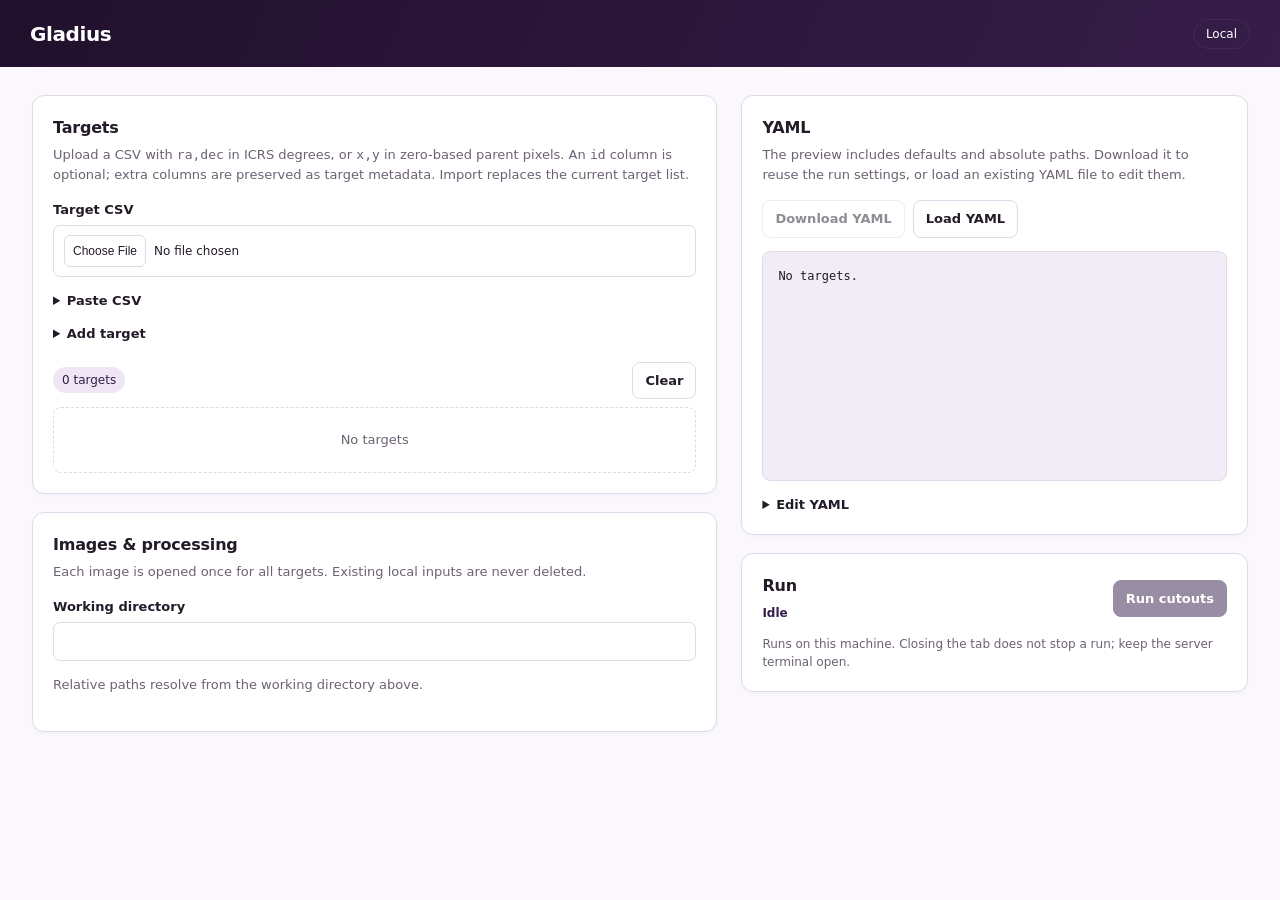
==== src/gladius_roman/web_assets/index.html @ c88bedc7 "Rename project to Gladius across package, CLI, GUI, and documentation" ====
<!doctype html>
<html lang="en">
  <head>
    <meta charset="utf-8" />
    <meta name="viewport" content="width=device-width, initial-scale=1" />
    <title>Gladius</title>
    <style>
      :root {
        --ink: #241b29;
        --muted: #6d6173;
        --line: #e1d8e9;
        --paper: #faf7fd;
        --accent: #361d49;
        --gold: #a859e4;
        --white: #fff;
        --danger: #a32e3a;
      }
      * {
        box-sizing: border-box;
      }
      body {
        margin: 0;
        font:
          13px/1.5 Manrope,
          Inter,
          system-ui,
          sans-serif;
        background: var(--paper);
        color: var(--ink);
      }
      button,
      input,
      select,
      textarea {
        font: inherit;
      }
      button {
        cursor: pointer;
        border: 1px solid var(--line);
        border-radius: 8px;
        background: white;
        color: var(--ink);
        padding: 8px 12px;
        min-height: 36px;
        font-weight: 600;
      }
      button:hover {
        border-color: var(--accent);
      }
      button:disabled {
        opacity: 0.5;
        cursor: default;
      }
      .primary {
        background: var(--accent);
        color: white;
        border-color: var(--accent);
      }
      header {
        background: #21102c;
        color: #fff;
        min-height: 67px;
        padding: 14px max(30px, calc((100vw - 1420px) / 2));
        background: linear-gradient(115deg, #21102c, #361d49);
        display: flex;
        justify-content: space-between;
        gap: 20px;
        align-items: center;
      }
      .brand {
        font-size: 20px;
        font-weight: 650;
        letter-spacing: -0.4px;
      }
      .pill {
        border: 1px solid #482757;
        border-radius: 99px;
        padding: 5px 12px;
        font-size: 12px;
        white-space: nowrap;
      }
      .layout {
        max-width: 1470px;
        margin: auto;
        padding: 28px 32px;
        display: grid;
        grid-template-columns: minmax(0, 1.15fr) minmax(350px, 0.85fr);
        gap: 24px;
      }
      .card {
        background: #fff;
        border: 1px solid var(--line);
        border-radius: 12px;
        padding: 20px;
        margin-bottom: 18px;
        box-shadow: 0 2px 4px #361d4907;
      }
      h1,
      h2,
      h3,
      p {
        margin-top: 0;
      }
      h2 {
        font-size: 16px;
        margin-bottom: 5px;
        letter-spacing: -0.2px;
      }
      h3 {
        font-size: 15px;
      }
      a {
        color: var(--accent);
        text-underline-offset: 3px;
      }
      a:hover {
        color: var(--gold);
      }
      .muted,
      small {
        color: var(--muted);
      }
      .muted {
        font-size: 13px;
        margin-bottom: 16px;
      }
      .toolbar {
        display: flex;
        gap: 8px;
        align-items: center;
        flex-wrap: wrap;
      }
      .field {
        display: flex;
        flex-direction: column;
        gap: 5px;
        margin: 14px 0;
      }
      .field > span,
      .label {
        font-size: 13px;
        font-weight: 600;
      }
      .field input,
      .field select,
      .field textarea,
      input[type="text"],
      input[type="number"],
      select,
      textarea {
        width: 100%;
        border: 1px solid #e1d8e9;
        border-radius: 7px;
        background: #fff;
        padding: 9px 10px;
        color: var(--ink);
      }
      input:focus,
      select:focus,
      textarea:focus {
        outline: 2px solid #a859e4;
        outline-offset: 2px;
      }
      .grid {
        display: grid;
        grid-template-columns: 1fr 1fr;
        gap: 0 16px;
      }
      .check {
        display: flex;
        gap: 9px;
        align-items: center;
        margin: 13px 0;
        font-size: 13px;
      }
      .check input {
        width: 17px;
        height: 17px;
        accent-color: var(--accent);
      }
      .checks {
        display: flex;
        gap: 12px;
        flex-wrap: wrap;
      }
      .checks .check {
        margin: 4px 0;
      }
      .detectors {
        display: grid;
        grid-template-columns: repeat(6, 1fr);
        gap: 5px;
      }
      .detectors label {
        font-size: 12px;
      }
      .count {
        font-size: 12px;
        color: var(--accent);
        background: #eee6f5;
        border-radius: 99px;
        padding: 4px 9px;
      }
      .target-head {
        display: flex;
        align-items: center;
        justify-content: space-between;
        margin: 18px 0 8px;
      }
      .table-wrap {
        overflow: auto;
        max-height: 270px;
      }
      table {
        border-collapse: collapse;
        width: 100%;
        font-size: 12px;
      }
      td,
      th {
        background: #f1ecf6;
        font-size: 11px;
        padding: 11px 14px;
        border-bottom: 1px solid var(--line);
        text-align: left;
      }
      th {
        background: #f1ecf6;
        font-size: 11px;
        color: var(--muted);
        font-weight: 500;
      }
      td button {
        padding: 2px 7px;
        font-size: 12px;
      }
      .empty {
        border: 1px dashed #e1d8e9;
        border-radius: 8px;
        padding: 22px;
        text-align: center;
        color: var(--muted);
        font-size: 13px;
      }
      details {
        margin-top: 14px;
      }
      summary {
        cursor: pointer;
        font-weight: 600;
        font-size: 13px;
      }
      details > div {
        margin-top: 10px;
      }
      .sticky {
        position: sticky;
        top: 18px;
        align-self: start;
      }
      .code {
        font:
          12px/1.6 ui-monospace,
          SFMono-Regular,
          monospace;
        white-space: pre;
        overflow: auto;
        background: #f1ecf6;
        border: 1px solid var(--line);
        border-radius: 8px;
        padding: 15px;
        height: 355px;
        margin: 13px 0;
      }
      .sticky .code {
        height: 230px;
      }
      .editor {
        height: 340px;
        resize: vertical;
        font:
          12px/1.6 ui-monospace,
          monospace;
      }
      .error {
        white-space: pre-wrap;
        color: var(--danger);
        background: #fff0f1;
        border: 1px solid #edc7cc;
        padding: 12px;
        border-radius: 8px;
        font-size: 13px;
        margin-top: 12px;
      }
      .success {
        color: var(--accent);
        font-size: 13px;
      }
      .hidden {
        display: none !important;
      }
      .logs:empty,
      .caption:empty {
        display: none;
      }
      .logs {
        background: #21102c;
        color: #f7f0fc;
        font:
          12px/1.7 ui-monospace,
          monospace;
        white-space: pre-wrap;
        overflow: auto;
        max-height: 230px;
        min-height: 90px;
        padding: 14px;
        border-radius: 8px;
      }
      .runline {
        display: flex;
        justify-content: space-between;
        align-items: center;
        gap: 14px;
      }
      .state {
        font-size: 12px;
        font-weight: 650;
        color: var(--accent);
      }
      .caption {
        margin: 12px 0 0;
        font-size: 12px;
        color: var(--muted);
        overflow-wrap: anywhere;
      }
      .section {
        border-top: 1px solid var(--line);
        padding-top: 15px;
        margin-top: 17px;
      }
      .file-button {
        position: relative;
        display: inline-flex;
        align-items: center;
        min-height: 36px;
        padding: 8px 12px;
        border: 1px solid var(--line);
        border-radius: 8px;
        font-weight: 600;
        cursor: pointer;
      }
      .file-button:focus-within {
        outline: 2px solid var(--gold);
        outline-offset: 2px;
      }
      .file-button .file-hidden {
        position: absolute;
        inset: 0;
        opacity: 0;
        width: 100%;
        cursor: pointer;
      }
      .spaced {
        margin-top: 14px;
      }
      input[type="file"] {
        max-width: 100%;
        font-size: 12px;
      }
      input[type="file"]::file-selector-button {
        padding: 8px;
        border: 1px solid var(--line);
        border-radius: 6px;
        background: #fff;
        color: var(--ink);
        margin-right: 8px;
      }
      @media (max-width: 900px) {
        .layout {
          grid-template-columns: 1fr;
        }
        .sticky {
          position: static;
        }
        header {
          padding: 20px;
        }
        .layout {
          padding: 16px;
        }
        .code {
          height: 280px;
        }
      }
      @media (max-width: 480px) {
        .grid {
          grid-template-columns: 1fr;
        }
        header .pill {
          display: none;
        }
        .card {
          padding: 17px;
        }
        .detectors {
          grid-template-columns: repeat(4, 1fr);
        }
      }
    </style>
  </head>
  <body>
    <header>
      <div>
        <div class="brand">Gladius</div>
      </div>
      <div class="pill">Local</div>
    </header>
    <main class="layout">
      <div>
        <section class="card">
          <h2>Targets</h2>
          <p class="muted">
            Upload a CSV with <code>ra,dec</code> in ICRS degrees, or
            <code>x,y</code> in zero-based parent pixels. An
            <code>id</code> column is optional; extra columns are preserved as
            target metadata. Import replaces the current target list.
          </p>
          <label class="field"
            ><span>Target CSV</span
            ><input
              id="csvUpload"
              type="file"
              accept=".csv,text/csv"
              aria-label="Upload targets CSV"
              title="Columns: id (optional), ra/dec in ICRS degrees or x/y in parent pixels. Extra columns are preserved as metadata. Import replaces the list."
          /></label>
          <details>
            <summary>Paste CSV</summary>
            <div>
              <textarea
                id="csvText"
                rows="4"
                placeholder="id,ra,dec&#10;event-01,270.0,-29.0"
                aria-label="Target CSV text"
              ></textarea
              ><button id="importCsv" class="spaced">Import</button>
            </div>
          </details>
          <details>
            <summary>Add target</summary>
            <div>
              <div class="grid">
                <label class="field"
                  ><span>Target ID</span
                  ><input
                    id="targetId"
                    type="text"
                    placeholder="event-01" /></label
                ><label class="field"
                  ><span>Coordinates</span
                  ><select id="coordinateMode">
                    <option value="sky">RA / Dec · ICRS degrees</option>
                    <option value="pixel">x / y · Parent pixels</option>
                  </select></label
                ><label class="field"
                  ><span id="coordALabel">RA (degrees)</span
                  ><input id="coordA" type="number" step="any" /></label
                ><label class="field"
                  ><span id="coordBLabel">Dec (degrees)</span
                  ><input id="coordB" type="number" step="any"
                /></label>
              </div>
              <button id="addTarget">Add</button>
            </div>
          </details>
          <div class="target-head">
            <span id="targetCount" class="count">0 targets</span
            ><button id="clearTargets">Clear</button>
          </div>
          <div id="targetTable" class="empty">No targets</div>
          <div id="targetError" class="error hidden" role="alert"></div>
        </section>
        <section class="card">
          <h2>Images &amp; processing</h2>
          <p class="muted">
            Each image is opened once for all targets. Existing local inputs are
            never deleted.
          </p>
          <label class="field"
            ><span>Working directory</span
            ><input
              id="baseDirectory"
              type="text"
              title="Resolve relative paths from this directory"
          /></label>
          <p class="muted">
            Relative paths resolve from the working directory above.
          </p>
          <div id="settings"></div>
        </section>
      </div>
      <aside class="sticky">
        <section class="card">
          <div class="runline">
            <h2>YAML</h2>
            <span id="validationState" class="state"></span>
          </div>
          <p class="muted">
            The preview includes defaults and absolute paths. Download it to
            reuse the run settings, or load an existing YAML file to edit them.
          </p>
          <div class="toolbar">
            <button id="downloadYaml" disabled>Download YAML</button
            ><label class="file-button"
              >Load YAML
              <input
                id="yamlUpload"
                class="file-hidden"
                type="file"
                accept=".yaml,.yml,text/yaml"
                aria-label="Load YAML file"
            /></label>
          </div>
          <pre id="yamlPreview" class="code">No targets.</pre>
          <details>
            <summary>Edit YAML</summary>
            <div>
              <textarea
                id="yamlEditor"
                class="editor"
                aria-label="YAML editor"
              ></textarea
              ><button id="applyYaml" class="spaced">Apply</button>
            </div>
          </details>
          <div id="configError" class="error hidden" role="alert"></div>
        </section>
        <section class="card">
          <div class="runline">
            <div>
              <h2>Run</h2>
              <span id="runState" class="state" role="status">Idle</span>
            </div>
            <button id="run" class="primary" disabled>Run cutouts</button>
          </div>
          <p class="caption">
            Runs on this machine. Closing the tab does not stop a run; keep the
            server terminal open.
          </p>
          <pre id="logs" class="logs" aria-live="polite"></pre>
          <p id="runSummary" class="caption"></p>
          <p id="manifestPath" class="caption"></p>
          <button id="downloadManifest" class="hidden">
            Download manifest
          </button>
          <div id="runError" class="error hidden" role="alert"></div>
        </section>
      </aside>
    </main>

    <script nonce="__NONCE__">
      "use strict";
      const BOOT = __BOOTSTRAP__,
        $ = (id) => document.getElementById(id);
      let config,
        schema,
        validYaml = "",
        jobId = null,
        running = false,
        revision = 0,
        timer;
      const titles = {
        inputs: "Input images",
        selection: "Dates, detectors & filters",
        extraction: "Cutout geometry",
        astrometry: "Astrometry",
        quality: "Quality screen",
        stacks: "Display stacks",
        storage: "Output & full images",
        execution: "Execution",
      };
      const labels = {
        mode: "Source",
        directory: "Image directory",
        pattern: "Filename pattern",
        recursive: "Search subdirectories",
        mast_criteria: "Additional MAST criteria (JSON)",
        mast_radius_arcmin: "MAST search radius (arcmin)",
        product_suffix: "Product suffix",
        query_limit: "Query limit",
        start: "Start (UTC, inclusive)",
        end: "End (UTC, exclusive)",
        detectors: "Detectors",
        filters: "Filters",
        size: "Size (pixels)",
        edge: "Detector edge policy",
        no_overlap: "No overlap",
        corrected_directory: "Corrected WCS directory",
        corrected_pattern: "Corrected filename pattern",
        roundtrip_tolerance_pixels: "Numerical WCS tolerance (pixels)",
        fits_tolerance_pixels: "FITS approximation tolerance (pixels)",
        autocorrelation_limit: "Autocorrelation limit",
        tile_size: "Tile size (pixels)",
        radius: "Lag radius (pixels)",
        exclude_from_stacks: "Exclude flagged cutouts from stacks",
        enabled: "Build display stacks",
        max_exposures: "Max. exposures",
        max_memory_mb: "Memory limit (MiB)",
        output_directory: "Output directory",
        retain_full_images: "Retain full images",
        formats: "Formats",
        resume: "Resume",
        continue_on_error: "Continue on error",
        lock_timeout_seconds: "Lock timeout (seconds)",
      };
      async function api(path, body) {
        const response = await fetch(path, {
          method: body === undefined ? "GET" : "POST",
          headers: {
            "X-Roman-Token": BOOT.token,
            ...(body === undefined
              ? {}
              : { "Content-Type": "application/json" }),
          },
          body: body === undefined ? undefined : JSON.stringify(body),
        });
        const data = await response.json();
        if (!response.ok)
          throw new Error(data.error || `Request failed (${response.status})`);
        return data;
      }
      function errorAt(id, message) {
        $(id).textContent = message || "";
        $(id).classList.toggle("hidden", !message);
      }
      function canonicalYaml() {
        return JSON.stringify(config, null, 2);
      } // JSON is also valid YAML.
      function changed() {
        revision++;
        validYaml = "";
        $("run").disabled = true;
        $("downloadYaml").disabled = true;
        $("validationState").textContent = "Checking…";
        clearTimeout(timer);
        timer = setTimeout(validate, 250);
      }
      async function validate() {
        const current = revision;
        const invalid = [
          ...document.querySelectorAll(
            "#settings input,#settings textarea,#settings select",
          ),
        ].find((input) => !input.validity.valid);
        if (invalid) {
          $("validationState").textContent = "Invalid";
          errorAt("configError", invalid.validationMessage);
          return;
        }
        try {
          const data = await api("/api/validate", {
            yaml: canonicalYaml(),
            base_directory: $("baseDirectory").value,
          });
          if (current !== revision) return;
          validYaml = data.yaml;
          $("yamlPreview").textContent = data.yaml;
          $("yamlEditor").value = data.yaml;
          errorAt("configError", "");
          $("validationState").textContent = "Valid";
          $("downloadYaml").disabled = false;
          $("run").disabled = running;
        } catch (e) {
          if (current !== revision) return;
          validYaml = "";
          $("validationState").textContent = "Invalid";
          errorAt("configError", e.message);
          $("yamlPreview").textContent = "Fix configuration errors.";
        }
      }
      function field(section, key, definition) {
        const alternatives = definition.anyOf || [definition],
          nonNull = alternatives.find((d) => d.type !== "null") || definition,
          nullable = alternatives.some((d) => d.type === "null");
        const def = { ...definition, ...nonNull };
        const value = config[section][key];
        const wrap = document.createElement(
          key === "detectors" || key === "formats" ? "div" : "label",
        );
        wrap.className = "field";
        const caption = document.createElement("span");
        caption.textContent =
          section === "astrometry" && key === "mode"
            ? "WCS policy"
            : labels[key] || key;
        wrap.append(caption);
        let input;
        if (def.type === "boolean") {
          wrap.className = "check";
          input = document.createElement("input");
          input.type = "checkbox";
          input.checked = value;
          wrap.prepend(input);
          caption.replaceWith(document.createTextNode(labels[key] || key));
          input.onchange = () => {
            config[section][key] = input.checked;
            changed();
          };
        } else if (key === "detectors" || key === "formats") {
          const group = document.createElement("div");
          group.className = key === "detectors" ? "detectors" : "checks";
          group.setAttribute("role", "group");
          group.setAttribute("aria-label", labels[key]);
          const choices =
            key === "detectors"
              ? Array.from({ length: 18 }, (_, i) => i + 1)
              : ["asdf", "fits"];
          for (const item of choices) {
            const label = document.createElement("label");
            label.className = "check";
            const box = document.createElement("input");
            box.type = "checkbox";
            box.setAttribute(
              "aria-label",
              key === "detectors"
                ? "Detector " + item
                : item.toUpperCase() + " output",
            );
            box.checked = value.includes(item);
            box.onchange = () => {
              config[section][key] = choices.filter(
                (_, i) => group.children[i].querySelector("input").checked,
              );
              changed();
            };
            label.append(box, document.createTextNode(String(item)));
            group.append(label);
          }
          wrap.append(group);
          if (key === "detectors") {
            const help = document.createElement("small");
            help.textContent = "None selected means all detectors.";
            wrap.append(help);
          }
          return wrap;
        } else if (def.enum) {
          input = document.createElement("select");
          for (const option of def.enum) {
            const o = document.createElement("option");
            o.value = option;
            o.textContent =
              section === "astrometry" && key === "mode"
                ? {
                    use: "Use supplied WCS",
                    validate: "Check numerical consistency",
                    corrected: "Use corrected WCS",
                  }[option] || option
                : option;
            input.append(o);
          }
          input.value = value;
          input.onchange = () => {
            config[section][key] = input.value;
            changed();
          };
          wrap.append(input);
        } else {
          input = document.createElement(
            def.type === "object" ? "textarea" : "input",
          );
          if (def.type === "object") {
            input.rows = 3;
            input.value = JSON.stringify(value, null, 2);
          } else if (def.type === "array") {
            input.type = "text";
            input.value = value.join(", ");
          } else {
            input.type = ["integer", "number"].includes(def.type)
              ? "number"
              : "text";
            if (input.type === "number") {
              input.step = def.type === "integer" ? "1" : "any";
              if (def.minimum !== undefined) input.min = def.minimum;
            }
            input.value = value ?? "";
          }
          input.oninput = () => {
            try {
              if (def.type === "object")
                config[section][key] = JSON.parse(input.value);
              else if (def.type === "array")
                config[section][key] = input.value
                  .split(",")
                  .map((s) => s.trim())
                  .filter(Boolean);
              else if (input.type === "number")
                config[section][key] =
                  input.value === "" ? null : Number(input.value);
              else
                config[section][key] =
                  nullable && input.value === "" ? null : input.value;
              input.setCustomValidity("");
              changed();
            } catch (e) {
              revision++;
              clearTimeout(timer);
              input.setCustomValidity(e.message);
              validYaml = "";
              $("run").disabled = true;
              $("downloadYaml").disabled = true;
              errorAt("configError", e.message);
            }
          };
          wrap.append(input);
        }
        const tips = {
          detectors: "None selected means all detectors",
          filters: "Comma-separated; blank means all filters",
          autocorrelation_limit: "Blank disables the quality screen",
          retain_full_images: "Save a full copy of each selected parent image",
        };
        if (tips[key]) wrap.title = tips[key];
        if (section === "astrometry" && key === "mode")
          input.title =
            "Numerical consistency does not establish absolute sky accuracy. Corrected mode requires a corrected WCS file.";
        if (key === "filters") input.placeholder = "All filters";
        if (key === "autocorrelation_limit") input.placeholder = "Disabled";
        if (key === "mast_criteria") {
          const help = document.createElement("small");
          const links = [
            [
              "Query syntax",
              "https://astroquery.readthedocs.io/en/stable/mast/mast_missions.html#mission-criteria-queries",
            ],
            [
              "Roman field descriptions",
              "https://outerspace.stsci.edu/spaces/MASTDOCS/pages/421464543/Roman+WFI+Search+Components",
            ],
            [
              "Available API columns",
              "https://astroquery.readthedocs.io/en/stable/api/astroquery.mast.MastMissionsClass.html#astroquery.mast.MastMissionsClass.get_column_list",
            ],
          ];
          for (const [index, [text, url]] of links.entries()) {
            if (index) help.append(document.createTextNode(" · "));
            const link = document.createElement("a");
            link.textContent = text;
            link.href = url;
            link.target = "_blank";
            link.rel = "noopener noreferrer";
            help.append(link);
          }
          wrap.append(help);
        }
        input.id = `${section}-${key}`;
        if (def.type !== "boolean")
          input.setAttribute("aria-label", caption.textContent);
        const instructions = {
          mast_radius_arcmin:
            "Candidate search radius around each sky target (default 6 arcmin); actual overlap is checked during extraction. Increase for larger cutouts or uncertain pointing.",
          filters: "Comma-separated; leave blank for all filters.",
          autocorrelation_limit: "Leave blank to disable the quality screen.",
          retain_full_images:
            "Saves a full copy of selected images in the output directory. Local originals are never deleted.",
        };
        if (instructions[key]) {
          const help = document.createElement("small");
          help.id = `${input.id}-help`;
          help.textContent = instructions[key];
          input.setAttribute("aria-describedby", help.id);
          if (def.type === "boolean") {
            const group = document.createElement("div");
            group.append(wrap, help);
            return group;
          }
          wrap.append(help);
        }
        return wrap;
      }
      function renderSettings() {
        const container = $("settings");
        container.replaceChildren();
        for (const [section, title] of Object.entries(titles)) {
          const details = document.createElement("details");
          details.className = "section";
          details.open = [
            "inputs",
            "selection",
            "extraction",
            "storage",
          ].includes(section);
          const summary = document.createElement("summary");
          summary.textContent = title;
          details.append(summary);
          const body = document.createElement("div");
          const definition =
            schema.$defs[schema.properties[section].$ref.split("/").pop()];
          for (const [key, def] of Object.entries(definition.properties))
            body.append(field(section, key, def));
          if (section === "inputs") {
            const note = document.createElement("p");
            note.className = "caption";
            note.textContent =
              "MAST searches use your RA/Dec targets and selections, defaulting to calibrated Level 2 images within 6 arcmin. Leave additional criteria as {} unless you need a program or other constraint. Pixel-only targets require archive criteria. Restricted access uses MAST_API_TOKEN in the server environment.";
            body.prepend(note);
          }
          if (section === "astrometry") {
            const note = document.createElement("p");
            note.className = "caption";
            note.textContent =
              "Validation checks numerical consistency, not absolute sky accuracy. Corrected mode requires an existing corrected WCS file.";
            body.prepend(note);
          }
          details.append(body);
          container.append(details);
        }
      }
      function renderTargets() {
        const targets = config.targets;
        $("targetCount").textContent =
          `${targets.length} target${targets.length === 1 ? "" : "s"}`;
        const holder = $("targetTable");
        holder.replaceChildren();
        holder.className = targets.length ? "table-wrap" : "empty";
        if (!targets.length) {
          holder.textContent = "No targets";
          return;
        }
        const table = document.createElement("table");
        const header = document.createElement("tr");
        for (const title of ["Target", "Coordinates", "Metadata", ""]) {
          const th = document.createElement("th");
          th.textContent = title;
          header.append(th);
        }
        const thead = document.createElement("thead");
        thead.append(header);
        table.append(thead);
        const body = document.createElement("tbody");
        targets.slice(0, 50).forEach((target, index) => {
          const row = document.createElement("tr");
          const coords =
            target.ra !== null && target.ra !== undefined
              ? `${target.ra}, ${target.dec} deg`
              : `${target.x}, ${target.y} px`;
          for (const text of [
            target.id,
            coords,
            Object.keys(target.metadata || {}).join(", ") || "—",
          ]) {
            const cell = document.createElement("td");
            cell.textContent = text;
            row.append(cell);
          }
          const action = document.createElement("td"),
            button = document.createElement("button");
          button.textContent = "×";
          button.setAttribute("aria-label", `Remove ${target.id}`);
          button.onclick = () => {
            config.targets.splice(index, 1);
            renderTargets();
            changed();
          };
          action.append(button);
          row.append(action);
          body.append(row);
        });
        table.append(body);
        holder.append(table);
        if (targets.length > 50) {
          const note = document.createElement("p");
          note.className = "caption";
          note.textContent = `Showing 50 of ${targets.length}. All included.`;
          holder.append(note);
        }
      }
      async function importCsv(text) {
        try {
          const data = await api("/api/targets", { csv: text });
          config.targets = data.targets;
          renderTargets();
          errorAt("targetError", "");
          changed();
        } catch (e) {
          errorAt("targetError", e.message);
        }
      }
      function download(text, name, type = "text/yaml") {
        const url = URL.createObjectURL(new Blob([text], { type }));
        const a = document.createElement("a");
        a.href = url;
        a.download = name;
        a.click();
        setTimeout(() => URL.revokeObjectURL(url), 1000);
      }
      async function applyYaml(text) {
        try {
          const data = await api("/api/validate", {
            yaml: text,
            base_directory: $("baseDirectory").value,
          });
          config = data.configuration;
          renderSettings();
          renderTargets();
          changed();
        } catch (e) {
          errorAt("configError", e.message);
        }
      }
      async function poll() {
        if (!jobId) return;
        try {
          const job = await api("/api/jobs/" + jobId);
          $("runState").textContent =
            job.state === "complete"
              ? "Complete"
              : job.state === "failed"
                ? "Failed"
                : job.state === "queued"
                  ? "Queued"
                  : "Running…";
          $("logs").textContent = job.logs.join("\n") || "Starting pipeline…";
          $("logs").scrollTop = $("logs").scrollHeight;
          if (job.summary)
            $("runSummary").textContent =
              `${job.summary.complete} complete · ${job.summary.skipped} skipped · ${job.summary.failed} failed cutouts`;
          $("manifestPath").textContent = job.manifest || "";
          $("downloadManifest").classList.toggle("hidden", !job.manifest);
          errorAt("runError", job.error);
          if (["complete", "failed"].includes(job.state)) {
            running = false;
            $("run").disabled = !validYaml;
            return;
          }
          setTimeout(poll, 800);
        } catch (e) {
          errorAt(
            "runError",
            "Progress connection interrupted: " + e.message + " Retrying…",
          );
          setTimeout(poll, 2000);
        }
      }
      $("baseDirectory").oninput = changed;
      $("csvUpload").onchange = async (event) => {
        if (event.target.files[0])
          await importCsv(await event.target.files[0].text());
      };
      $("importCsv").onclick = () => importCsv($("csvText").value);
      $("clearTargets").onclick = () => {
        config.targets = [];
        renderTargets();
        changed();
      };
      $("coordinateMode").onchange = () => {
        const sky = $("coordinateMode").value === "sky";
        $("coordALabel").textContent = sky ? "RA (degrees)" : "x (pixels)";
        $("coordBLabel").textContent = sky ? "Dec (degrees)" : "y (pixels)";
      };
      $("addTarget").onclick = async () => {
        if ($("coordA").value === "" || $("coordB").value === "") {
          errorAt("targetError", "Both coordinates are required.");
          return;
        }
        let id = $("targetId").value.trim(),
          index = 1;
        while (!id) {
          const candidate = "target-" + String(index++).padStart(6, "0");
          if (!config.targets.some((t) => t.id === candidate)) id = candidate;
        }
        const target = {
          id,
          ...($("coordinateMode").value === "sky"
            ? { ra: Number($("coordA").value), dec: Number($("coordB").value) }
            : { x: Number($("coordA").value), y: Number($("coordB").value) }),
        };
        try {
          await api("/api/validate", {
            yaml: JSON.stringify({
              ...config,
              targets: [...config.targets, target],
            }),
            base_directory: $("baseDirectory").value,
          });
          config.targets.push(target);
          renderTargets();
          changed();
          errorAt("targetError", "");
        } catch (e) {
          errorAt("targetError", e.message);
        }
      };
      $("yamlUpload").onchange = async (event) => {
        if (event.target.files[0])
          await applyYaml(await event.target.files[0].text());
      };
      $("applyYaml").onclick = () => applyYaml($("yamlEditor").value);
      $("downloadYaml").onclick = () => {
        if (validYaml) download(validYaml, "gladius.yaml");
      };
      $("run").onclick = async () => {
        if (running || !validYaml) return;
        running = true;
        $("run").disabled = true;
        $("runState").textContent = "Starting…";
        $("logs").textContent = "Submitting validated configuration…";
        $("manifestPath").textContent = "";
        $("runSummary").textContent = "";
        $("downloadManifest").classList.add("hidden");
        errorAt("runError", "");
        try {
          const job = await api("/api/run", {
            yaml: validYaml,
            base_directory: $("baseDirectory").value,
          });
          jobId = job.id;
          poll();
        } catch (e) {
          running = false;
          $("run").disabled = !validYaml;
          errorAt("runError", e.message);
          $("runState").textContent = "Could not start";
        }
      };
      $("downloadManifest").onclick = async () => {
        try {
          const response = await fetch("/api/jobs/" + jobId + "/manifest", {
            headers: { "X-Roman-Token": BOOT.token },
          });
          if (!response.ok) throw new Error("Manifest could not be downloaded");
          download(await response.text(), "manifest.json", "application/json");
        } catch (e) {
          errorAt("runError", e.message);
        }
      };
      (async () => {
        try {
          const data = await api("/api/defaults");
          config = data.configuration;
          schema = data.schema;
          $("baseDirectory").value = data.workspace;
          renderSettings();
          renderTargets();
          if (data.last_job) {
            jobId = data.last_job.id;
            running = ["queued", "running"].includes(data.last_job.state);
            poll();
          }
          if (config.targets.length) changed();
        } catch (e) {
          errorAt("configError", e.message);
        }
      })();
    </script>
  </body>
</html>
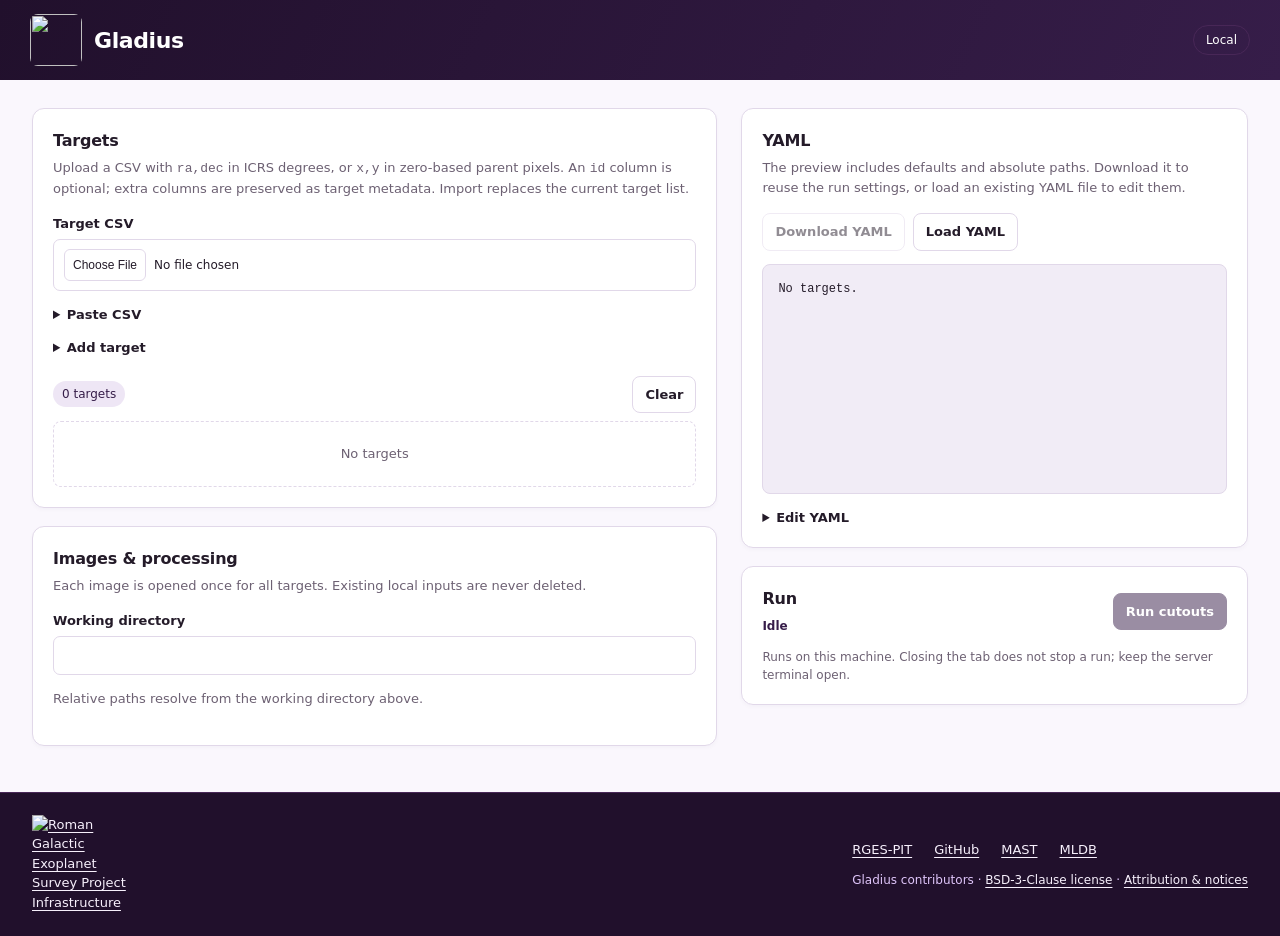
==== commit 4c2a0a85: "Brand Gladius GUI with favicon, logos, and research links footer" ====
--- a/src/gladius_roman/web_assets/index.html
+++ b/src/gladius_roman/web_assets/index.html
@@ -3,7 +3,10 @@
   <head>
     <meta charset="utf-8" />
     <meta name="viewport" content="width=device-width, initial-scale=1" />
-    <title>Gladius</title>
+    <title>Gladius · Roman image cutouts</title>
+    <link rel="icon" type="image/png" href="/assets/gladius-emblem.png" />
+    <link rel="apple-touch-icon" href="/assets/gladius-emblem.png" />
+    <meta name="application-name" content="Gladius" />
     <style>
       :root {
         --ink: #241b29;
@@ -19,6 +22,9 @@
         box-sizing: border-box;
       }
       body {
+        min-height: 100vh;
+        display: flex;
+        flex-direction: column;
         margin: 0;
         font:
           13px/1.5 Manrope,
@@ -68,9 +74,51 @@
         align-items: center;
       }
       .brand {
-        font-size: 20px;
+        display: flex;
+        align-items: center;
+        gap: 12px;
+        margin: 0;
+        font-size: 22px;
         font-weight: 650;
         letter-spacing: -0.4px;
+      }
+      .brand img {
+        width: 52px;
+        height: 52px;
+        border-radius: 8px;
+      }
+      .site-footer {
+        background: #21102c;
+        color: #dfc5fa;
+        border-top: 1px solid #482757;
+        padding: 22px max(32px, calc((100vw - 1406px) / 2));
+        display: flex;
+        justify-content: space-between;
+        align-items: center;
+        flex-wrap: wrap;
+        gap: 20px;
+      }
+      .site-footer a {
+        color: #f7f0fc;
+      }
+      .site-footer a:hover {
+        color: #dfc5fa;
+      }
+      .site-footer .team-logo {
+        display: block;
+        width: 100px;
+        height: 100px;
+        object-fit: contain;
+      }
+      .footer-links {
+        display: flex;
+        flex-wrap: wrap;
+        gap: 12px 22px;
+        align-items: center;
+      }
+      .footer-license {
+        margin: 12px 0 0;
+        font-size: 12px;
       }
       .pill {
         border: 1px solid #482757;
@@ -80,8 +128,10 @@
         white-space: nowrap;
       }
       .layout {
+        width: 100%;
+        flex: 1;
         max-width: 1470px;
-        margin: auto;
+        margin: 0 auto;
         padding: 28px 32px;
         display: grid;
         grid-template-columns: minmax(0, 1.15fr) minmax(350px, 0.85fr);
@@ -411,7 +461,14 @@
   <body>
     <header>
       <div>
-        <div class="brand">Gladius</div>
+        <h1 class="brand">
+          <img
+            src="/assets/gladius-emblem.png"
+            alt=""
+            width="52"
+            height="52"
+          />Gladius
+        </h1>
       </div>
       <div class="pill">Local</div>
     </header>
@@ -557,6 +614,60 @@
         </section>
       </aside>
     </main>
+    <footer class="site-footer">
+      <a
+        href="https://rges-pit.org/"
+        target="_blank"
+        rel="noopener noreferrer"
+        aria-label="RGES-PIT website"
+      >
+        <img
+          class="team-logo"
+          src="/assets/rges-pit.png"
+          alt="Roman Galactic Exoplanet Survey Project Infrastructure Team"
+          width="100"
+          height="100"
+        />
+      </a>
+      <div>
+        <nav class="footer-links" aria-label="Project and research links">
+          <a
+            href="https://rges-pit.org/"
+            target="_blank"
+            rel="noopener noreferrer"
+            >RGES-PIT</a
+          >
+          <a
+            href="https://github.com/AmberLee2427/gladius"
+            target="_blank"
+            rel="noopener noreferrer"
+            >GitHub</a
+          >
+          <a
+            href="https://archive.stsci.edu/missions-and-data/roman"
+            target="_blank"
+            rel="noopener noreferrer"
+            >MAST</a
+          >
+          <a
+            href="https://mldb.rges-pit.com"
+            target="_blank"
+            rel="noopener noreferrer"
+            >MLDB</a
+          >
+        </nav>
+        <p class="footer-license">
+          Gladius contributors ·
+          <a href="/license" target="_blank" rel="noopener noreferrer"
+            >BSD-3-Clause license</a
+          >
+          ·
+          <a href="/notices" target="_blank" rel="noopener noreferrer"
+            >Attribution &amp; notices</a
+          >
+        </p>
+      </div>
+    </footer>
 
     <script nonce="__NONCE__">
       "use strict";
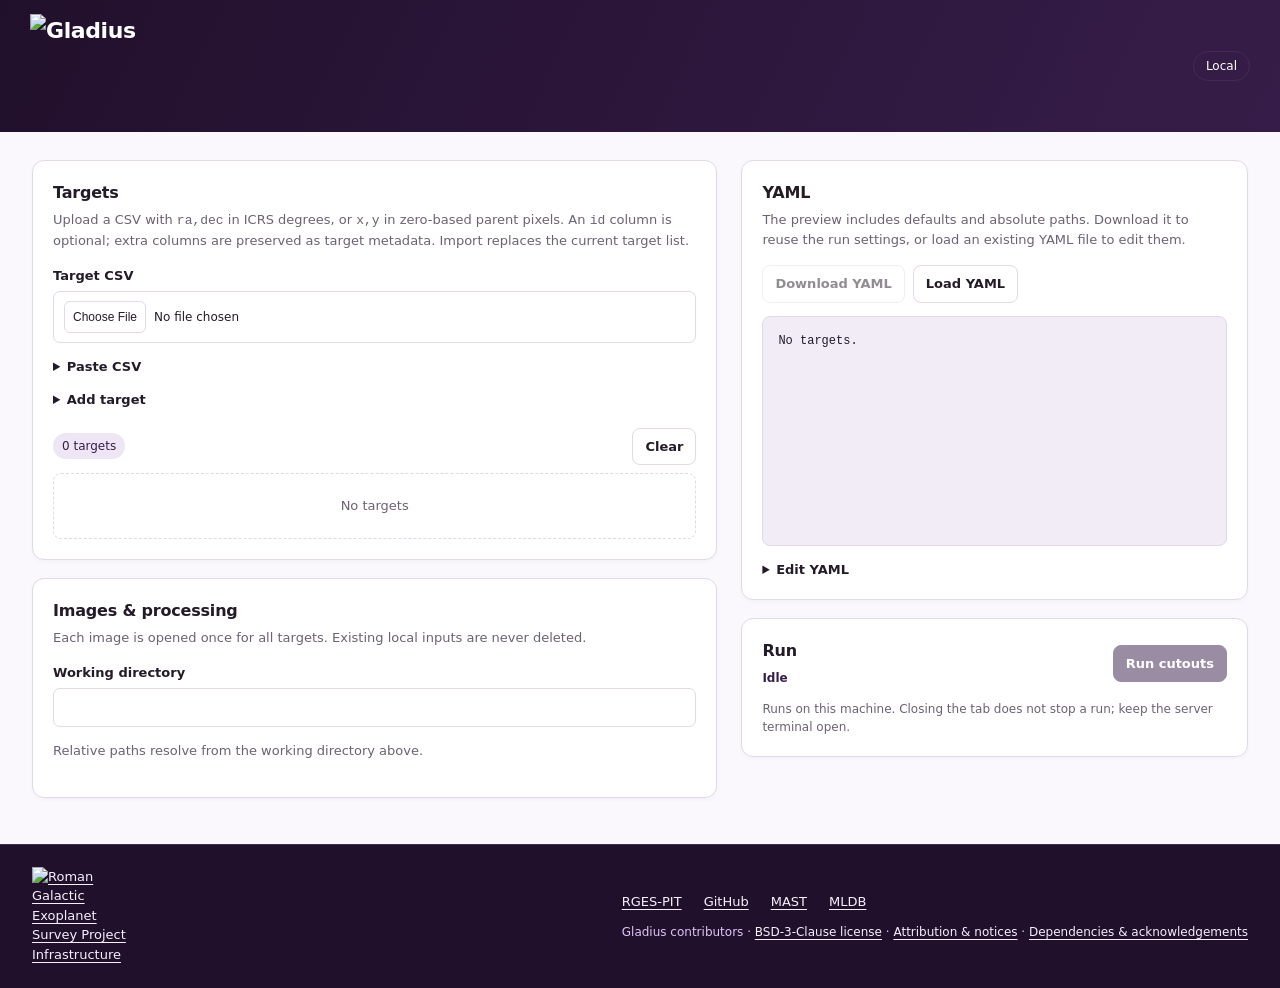
==== commit 3824e79d: "Use selected header logo and add dependency acknowledgements and license texts" ====
--- a/src/gladius_roman/web_assets/index.html
+++ b/src/gladius_roman/web_assets/index.html
@@ -83,9 +83,9 @@
         letter-spacing: -0.4px;
       }
       .brand img {
-        width: 52px;
-        height: 52px;
-        border-radius: 8px;
+        width: 160px;
+        height: auto;
+        display: block;
       }
       .site-footer {
         background: #21102c;
@@ -463,11 +463,11 @@
       <div>
         <h1 class="brand">
           <img
-            src="/assets/gladius-emblem.png"
-            alt=""
-            width="52"
-            height="52"
-          />Gladius
+            src="/assets/gladius-logo.png"
+            alt="Gladius"
+            width="160"
+            height="104"
+          />
         </h1>
       </div>
       <div class="pill">Local</div>
@@ -665,6 +665,10 @@
           <a href="/notices" target="_blank" rel="noopener noreferrer"
             >Attribution &amp; notices</a
           >
+          ·
+          <a href="/dependencies" target="_blank" rel="noopener noreferrer"
+            >Dependencies &amp; acknowledgements</a
+          >
         </p>
       </div>
     </footer>
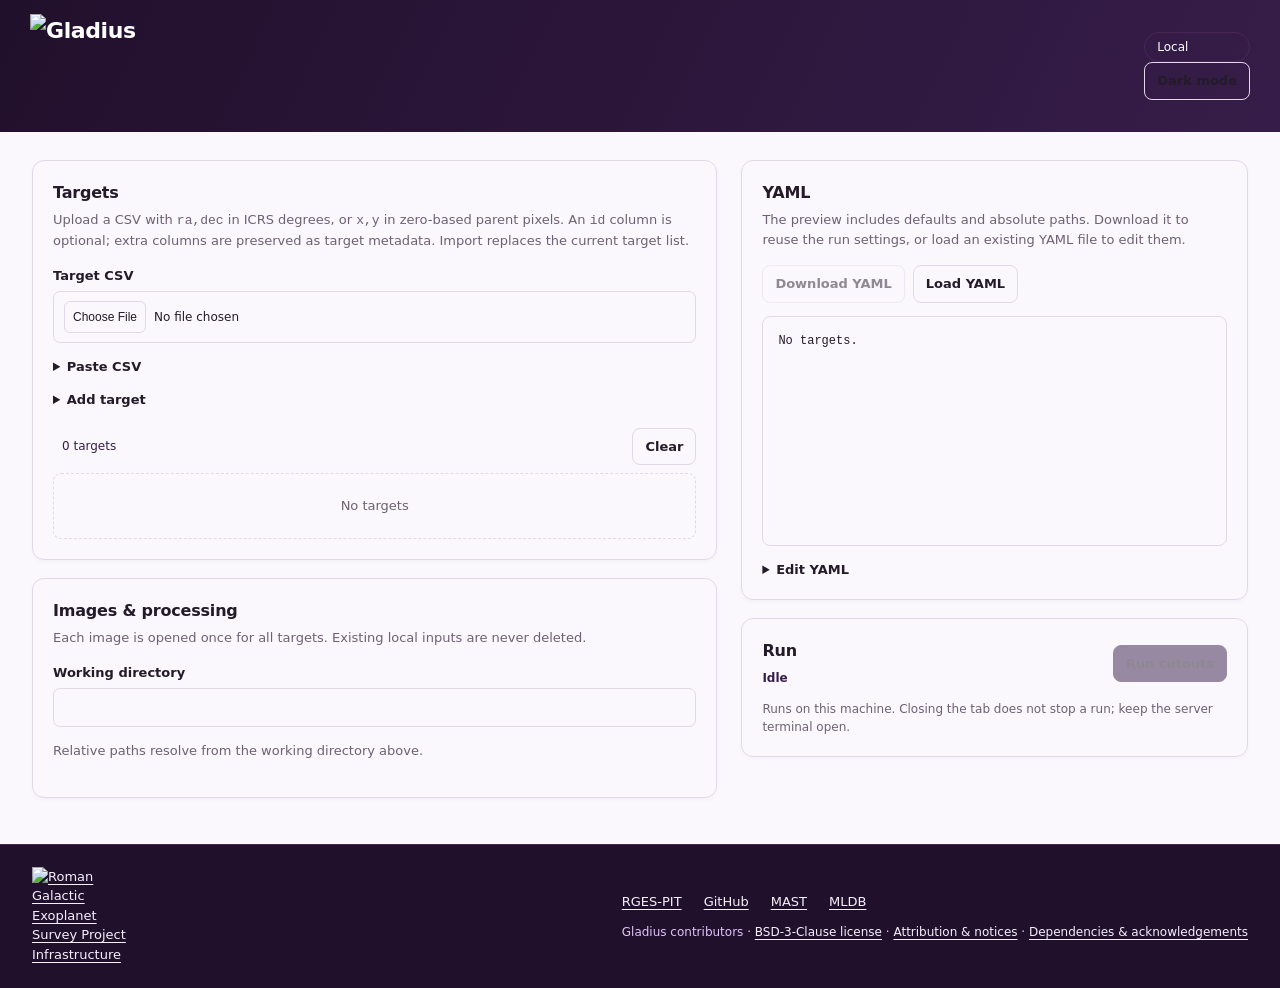
==== commit 6d3f244d: "Add persistent dark mode with shared system-aware theme" ====
--- a/src/gladius_roman/web_assets/index.html
+++ b/src/gladius_roman/web_assets/index.html
@@ -7,6 +7,7 @@
     <link rel="icon" type="image/png" href="/assets/gladius-emblem.png" />
     <link rel="apple-touch-icon" href="/assets/gladius-emblem.png" />
     <meta name="application-name" content="Gladius" />
+    <script nonce="__NONCE__" src="/assets/theme.js"></script>
     <style>
       :root {
         --ink: #241b29;
@@ -44,7 +45,7 @@
         cursor: pointer;
         border: 1px solid var(--line);
         border-radius: 8px;
-        background: white;
+        background: var(--surface);
         color: var(--ink);
         padding: 8px 12px;
         min-height: 36px;
@@ -59,7 +60,7 @@
       }
       .primary {
         background: var(--accent);
-        color: white;
+        color: var(--on-accent);
         border-color: var(--accent);
       }
       header {
@@ -138,7 +139,7 @@
         gap: 24px;
       }
       .card {
-        background: #fff;
+        background: var(--surface);
         border: 1px solid var(--line);
         border-radius: 12px;
         padding: 20px;
@@ -199,9 +200,9 @@
       select,
       textarea {
         width: 100%;
-        border: 1px solid #e1d8e9;
+        border: 1px solid var(--line);
         border-radius: 7px;
-        background: #fff;
+        background: var(--surface);
         padding: 9px 10px;
         color: var(--ink);
       }
@@ -247,7 +248,7 @@
       .count {
         font-size: 12px;
         color: var(--accent);
-        background: #eee6f5;
+        background: var(--badge);
         border-radius: 99px;
         padding: 4px 9px;
       }
@@ -268,14 +269,14 @@
       }
       td,
       th {
-        background: #f1ecf6;
+        background: var(--soft);
         font-size: 11px;
         padding: 11px 14px;
         border-bottom: 1px solid var(--line);
         text-align: left;
       }
       th {
-        background: #f1ecf6;
+        background: var(--soft);
         font-size: 11px;
         color: var(--muted);
         font-weight: 500;
@@ -285,7 +286,7 @@
         font-size: 12px;
       }
       .empty {
-        border: 1px dashed #e1d8e9;
+        border: 1px dashed var(--line);
         border-radius: 8px;
         padding: 22px;
         text-align: center;
@@ -315,7 +316,7 @@
           monospace;
         white-space: pre;
         overflow: auto;
-        background: #f1ecf6;
+        background: var(--soft);
         border: 1px solid var(--line);
         border-radius: 8px;
         padding: 15px;
@@ -335,8 +336,8 @@
       .error {
         white-space: pre-wrap;
         color: var(--danger);
-        background: #fff0f1;
-        border: 1px solid #edc7cc;
+        background: var(--error-bg);
+        border: 1px solid var(--error-border);
         padding: 12px;
         border-radius: 8px;
         font-size: 13px;
@@ -421,7 +422,7 @@
         padding: 8px;
         border: 1px solid var(--line);
         border-radius: 6px;
-        background: #fff;
+        background: var(--surface);
         color: var(--ink);
         margin-right: 8px;
       }
@@ -457,6 +458,7 @@
         }
       }
     </style>
+    <link rel="stylesheet" href="/assets/theme.css" />
   </head>
   <body>
     <header>
@@ -470,7 +472,17 @@
           />
         </h1>
       </div>
-      <div class="pill">Local</div>
+      <div class="header-actions">
+        <div class="pill">Local</div>
+        <button
+          id="themeToggle"
+          type="button"
+          aria-label="Toggle dark mode"
+          aria-pressed="false"
+        >
+          Dark mode
+        </button>
+      </div>
     </header>
     <main class="layout">
       <div>
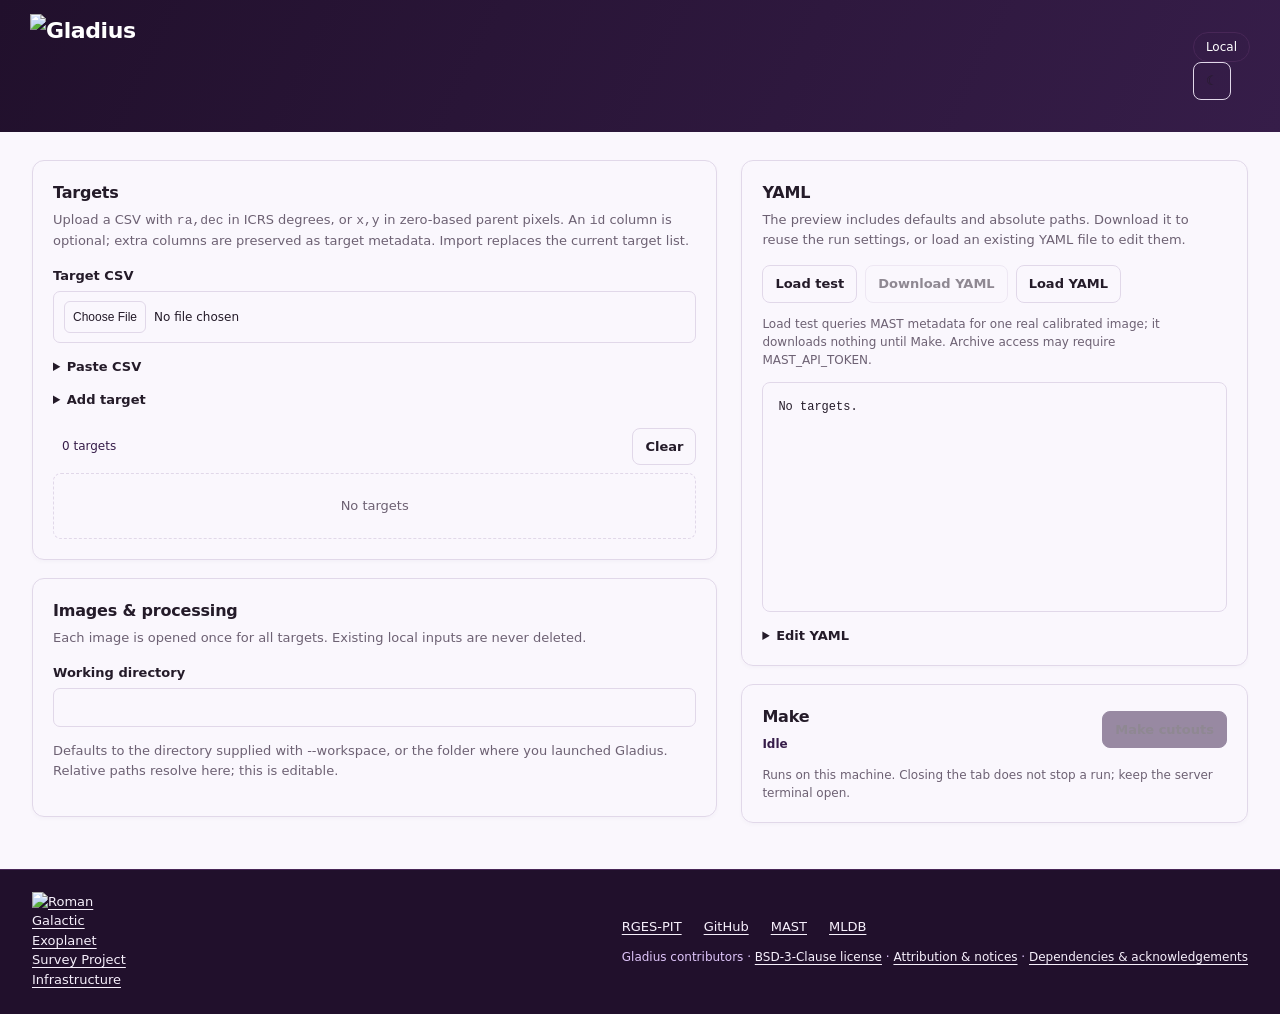
==== commit e8eb213e: "Clarify GUI controls and add coordinate conversion and MAST test preset" ====
--- a/src/gladius_roman/web_assets/index.html
+++ b/src/gladius_roman/web_assets/index.html
@@ -480,7 +480,7 @@
           aria-label="Toggle dark mode"
           aria-pressed="false"
         >
-          Dark mode
+          ☾
         </button>
       </div>
     </header>
@@ -529,6 +529,10 @@
                   ><span>Coordinates</span
                   ><select id="coordinateMode">
                     <option value="sky">RA / Dec · ICRS degrees</option>
+                    <option value="galactic">l / b · Galactic degrees</option>
+                    <option value="ecliptic">
+                      λ / β · Ecliptic J2000 degrees
+                    </option>
                     <option value="pixel">x / y · Parent pixels</option>
                   </select></label
                 ><label class="field"
@@ -539,6 +543,9 @@
                   ><input id="coordB" type="number" step="any"
                 /></label>
               </div>
+              <p id="coordinateHelp" class="caption">
+                Sky coordinates are saved as RA/Dec ICRS degrees in YAML.
+              </p>
               <button id="addTarget">Add</button>
             </div>
           </details>
@@ -563,7 +570,9 @@
               title="Resolve relative paths from this directory"
           /></label>
           <p class="muted">
-            Relative paths resolve from the working directory above.
+            Defaults to the directory supplied with --workspace, or the folder
+            where you launched Gladius. Relative paths resolve here; this is
+            editable.
           </p>
           <div id="settings"></div>
         </section>
@@ -579,6 +588,7 @@
             reuse the run settings, or load an existing YAML file to edit them.
           </p>
           <div class="toolbar">
+            <button id="loadTest" type="button">Load test</button>
             <button id="downloadYaml" disabled>Download YAML</button
             ><label class="file-button"
               >Load YAML
@@ -590,6 +600,11 @@
                 aria-label="Load YAML file"
             /></label>
           </div>
+          <p id="testPresetInfo" class="caption" role="status">
+            Load test queries MAST metadata for one real calibrated image; it
+            downloads nothing until Make. Archive access may require
+            MAST_API_TOKEN.
+          </p>
           <pre id="yamlPreview" class="code">No targets.</pre>
           <details>
             <summary>Edit YAML</summary>
@@ -607,10 +622,10 @@
         <section class="card">
           <div class="runline">
             <div>
-              <h2>Run</h2>
+              <h2>Make</h2>
               <span id="runState" class="state" role="status">Idle</span>
             </div>
-            <button id="run" class="primary" disabled>Run cutouts</button>
+            <button id="run" class="primary" disabled>Make cutouts</button>
           </div>
           <p class="caption">
             Runs on this machine. Closing the tab does not stop a run; keep the
@@ -714,12 +729,13 @@
         mast_criteria: "Additional MAST criteria (JSON)",
         mast_radius_arcmin: "MAST search radius (arcmin)",
         product_suffix: "Product suffix",
+        product_filename: "Exact product filename",
         query_limit: "Query limit",
         start: "Start (UTC, inclusive)",
         end: "End (UTC, exclusive)",
         detectors: "Detectors",
         filters: "Filters",
-        size: "Size (pixels)",
+        size: "Square side (pixels)",
         edge: "Detector edge policy",
         no_overlap: "No overlap",
         corrected_directory: "Corrected WCS directory",
@@ -727,8 +743,8 @@
         roundtrip_tolerance_pixels: "Numerical WCS tolerance (pixels)",
         fits_tolerance_pixels: "FITS approximation tolerance (pixels)",
         autocorrelation_limit: "Autocorrelation limit",
-        tile_size: "Tile size (pixels)",
-        radius: "Lag radius (pixels)",
+        tile_size: "Autocorrelation tile side (pixels)",
+        radius: "Autocorrelation lag radius (pixels)",
         exclude_from_stacks: "Exclude flagged cutouts from stacks",
         enabled: "Build display stacks",
         max_exposures: "Max. exposures",
@@ -736,7 +752,7 @@
         output_directory: "Output directory",
         retain_full_images: "Retain full images",
         formats: "Formats",
-        resume: "Resume",
+        resume: "Reuse completed cutouts",
         continue_on_error: "Continue on error",
         lock_timeout_seconds: "Lock timeout (seconds)",
       };
@@ -888,6 +904,16 @@
           input.value = value;
           input.onchange = () => {
             config[section][key] = input.value;
+            if (section === "astrometry" && key === "mode") {
+              if (
+                input.value === "corrected" &&
+                !config.astrometry.corrected_directory
+              ) {
+                config.astrometry.corrected_directory = "gaia_wcs";
+                $("astrometry-corrected_directory").value = "gaia_wcs";
+              }
+              updateAstrometryHelp();
+            }
             changed();
           };
           wrap.append(input);
@@ -947,9 +973,11 @@
           retain_full_images: "Save a full copy of each selected parent image",
         };
         if (tips[key]) wrap.title = tips[key];
-        if (section === "astrometry" && key === "mode")
+        if (section === "astrometry" && key === "mode") {
+          input.setAttribute("aria-describedby", "astrometryPolicyHelp");
           input.title =
             "Numerical consistency does not establish absolute sky accuracy. Corrected mode requires a corrected WCS file.";
+        }
         if (key === "filters") input.placeholder = "All filters";
         if (key === "autocorrelation_limit") input.placeholder = "Disabled";
         if (key === "mast_criteria") {
@@ -986,7 +1014,27 @@
           mast_radius_arcmin:
             "Candidate search radius around each sky target (default 6 arcmin); actual overlap is checked during extraction. Increase for larger cutouts or uncertain pointing.",
           filters: "Comma-separated; leave blank for all filters.",
-          autocorrelation_limit: "Leave blank to disable the quality screen.",
+          autocorrelation_limit:
+            "Start with 2.0 and explore 1.5–3.0 while inspecting results. This is the autocorrelation major/minor axis ratio: near 1 is round; values at or above the limit are flagged. This metric is provisional, not a calibrated trailing classifier. Blank disables it; native cutouts are still saved.",
+          tile_size:
+            "Side of the central square region used for autocorrelation. 64 means 64 × 64 cutout pixels. The cutout must be at least this large; otherwise the enabled screen flags insufficient tile size.",
+          radius:
+            "Maximum pixel offset (lag) from zero shift in the autocorrelation map used to measure its shape. 15 includes offsets within a 15-pixel circle. Keep it below half the tile side; it is not a sky aperture.",
+          size: "Side length of a square cutout: 150 produces a 150 × 150 pixel array. Pixels keep their native sampling; this does not force square pixels on the sky.",
+          max_exposures:
+            "Maximum inputs per target/filter stack. 0 disables this check. Exceeding a nonzero limit fails the stack phase without dropping exposures; native cutouts already saved remain available.",
+          max_memory_mb:
+            "Preflight estimate for the median cube and reprojection work arrays. Exceeding this limit fails the stack phase; native cutouts remain saved. 0 disables the estimate check, but the system can still run out of RAM. It is not a hard cap on process memory.",
+          corrected_directory:
+            "Default gaia_wcs matches the external correction tool’s output directory, relative to your working directory. Gladius reads existing {stem}_gaiawcs.asdf files; it does not perform the correction or create this folder.",
+          product_filename:
+            "Optional: download only this exact product. Load test pins one calibrated image here.",
+          lock_timeout_seconds:
+            "Seconds to wait if another process holds this same run’s output lock. 0 fails immediately. This prevents two processes writing the same run; it is not a MAST network timeout.",
+          resume:
+            "For identical settings, code and dependency versions, reuse cutouts whose recorded identity and file checksums match. An interrupted run makes missing/failed/corrupt outputs again. With no previous run, starts normally. Parent discovery and reading still occur.",
+          continue_on_error:
+            "Record per-image download/read/WCS failures and per-target conversion/extraction/write failures, then try later inputs. The run still finishes Failed if errors were recorded. Invalid configuration, initial MAST discovery, run-lock and stack-phase errors stop the run. Quality flags are recorded and may exclude stacks; they do not trigger this switch.",
           retain_full_images:
             "Saves a full copy of selected images in the output directory. Local originals are never deleted.",
         };
@@ -1034,13 +1082,25 @@
           if (section === "astrometry") {
             const note = document.createElement("p");
             note.className = "caption";
-            note.textContent =
-              "Validation checks numerical consistency, not absolute sky accuracy. Corrected mode requires an existing corrected WCS file.";
+            note.id = "astrometryPolicyHelp";
+            note.setAttribute("aria-live", "polite");
             body.prepend(note);
           }
           details.append(body);
           container.append(details);
         }
+        updateAstrometryHelp();
+      }
+      function updateAstrometryHelp() {
+        const descriptions = {
+          use: "Use the supplied parent WCS without the numerical consistency screen. Coordinate inversion or output validation can still fail. No absolute sky accuracy is established.",
+          validate:
+            "Check the supplied WCS on a 5 × 5 grid for finite coordinates, positive scale and inverse round trips within the tolerance. An inconsistent parent image fails before its targets are made; Continue on error can try later images. A consistently wrong sky solution can still pass.",
+          corrected:
+            "Read each parent’s existing corrected ASDF WCS from the correction directory, then apply the same numerical checks. Missing, unreadable or inconsistent corrections fail that image; Continue on error can try later images. Gladius does not run a Gaia fit, and retains the original WCS separately.",
+        };
+        const note = $("astrometryPolicyHelp");
+        if (note) note.textContent = descriptions[config.astrometry.mode];
       }
       function renderTargets() {
         const targets = config.targets;
@@ -1180,9 +1240,21 @@
         changed();
       };
       $("coordinateMode").onchange = () => {
-        const sky = $("coordinateMode").value === "sky";
-        $("coordALabel").textContent = sky ? "RA (degrees)" : "x (pixels)";
-        $("coordBLabel").textContent = sky ? "Dec (degrees)" : "y (pixels)";
+        const frame = $("coordinateMode").value;
+        const labels = {
+          sky: ["RA (degrees)", "Dec (degrees)"],
+          galactic: ["l (degrees)", "b (degrees)"],
+          ecliptic: ["λ (degrees)", "β (degrees)"],
+          pixel: ["x (pixels)", "y (pixels)"],
+        };
+        [$("coordALabel").textContent, $("coordBLabel").textContent] =
+          labels[frame];
+        $("coordinateHelp").textContent =
+          frame === "ecliptic"
+            ? "Barycentric true ecliptic, equinox J2000. Astropy converts to RA/Dec ICRS degrees for YAML; the input frame is retained in target metadata."
+            : frame === "pixel"
+              ? "Zero-based parent image pixels; the same x/y is used on every selected image."
+              : "Astropy converts sky inputs to RA/Dec ICRS degrees for YAML.";
       };
       $("addTarget").onclick = async () => {
         if ($("coordA").value === "" || $("coordB").value === "") {
@@ -1195,13 +1267,13 @@
           const candidate = "target-" + String(index++).padStart(6, "0");
           if (!config.targets.some((t) => t.id === candidate)) id = candidate;
         }
-        const target = {
-          id,
-          ...($("coordinateMode").value === "sky"
-            ? { ra: Number($("coordA").value), dec: Number($("coordB").value) }
-            : { x: Number($("coordA").value), y: Number($("coordB").value) }),
-        };
         try {
+          const { target } = await api("/api/target-coordinate", {
+            id,
+            frame: $("coordinateMode").value,
+            longitude: Number($("coordA").value),
+            latitude: Number($("coordB").value),
+          });
           await api("/api/validate", {
             yaml: JSON.stringify({
               ...config,
@@ -1215,6 +1287,39 @@
           errorAt("targetError", "");
         } catch (e) {
           errorAt("targetError", e.message);
+        }
+      };
+      $("loadTest").onclick = async () => {
+        const current = ++revision;
+        clearTimeout(timer);
+        validYaml = "";
+        $("run").disabled = true;
+        $("downloadYaml").disabled = true;
+        $("loadTest").disabled = true;
+        $("testPresetInfo").textContent =
+          "Querying MAST metadata… No images are being downloaded.";
+        try {
+          const data = await api("/api/test-config", {
+            base_directory: $("baseDirectory").value,
+          });
+          if (revision !== current) {
+            $("testPresetInfo").textContent =
+              "Test settings were not loaded because you edited the configuration during discovery.";
+            return;
+          }
+          config = data.configuration;
+          renderSettings();
+          renderTargets();
+          changed();
+          errorAt("configError", "");
+          $("testPresetInfo").textContent =
+            `Test: ${data.filename}. Make will download one full parent image (MAST advertises ${(data.download_bytes / 1048576).toFixed(1)} MiB) and save a 64 × 64 ASDF cutout. Stacks and quality screening are off. No image has been downloaded yet.`;
+        } catch (e) {
+          $("testPresetInfo").textContent =
+            `MAST test discovery did not complete: ${e.message} No test settings or images were loaded.`;
+          if (revision === current) changed();
+        } finally {
+          $("loadTest").disabled = false;
         }
       };
       $("yamlUpload").onchange = async (event) => {
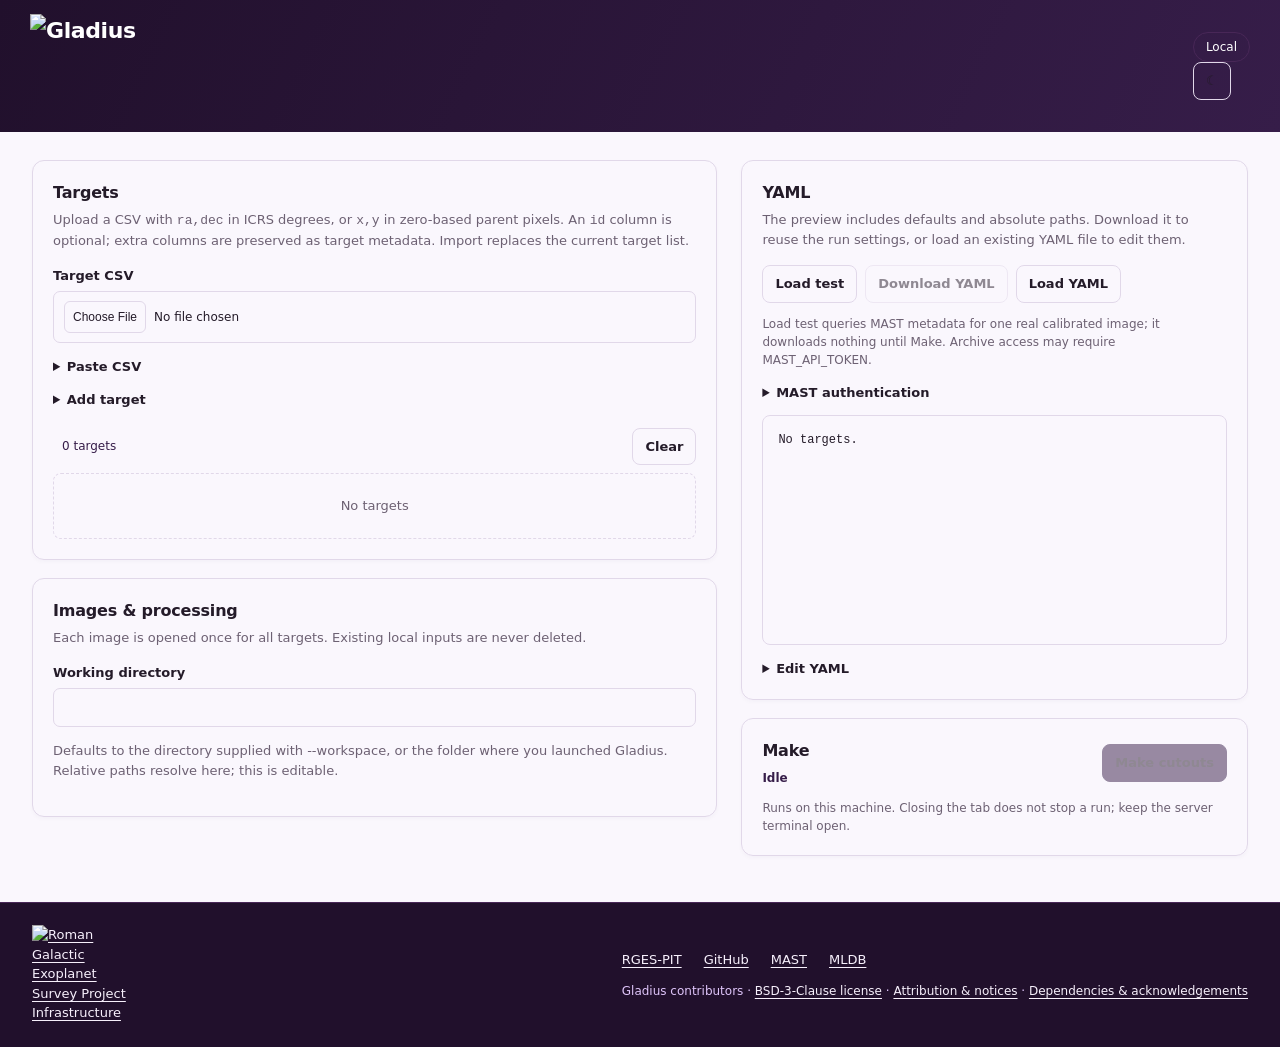
==== commit 1804a15a: "Load local environment files and document MAST authentication" ====
--- a/src/gladius_roman/web_assets/index.html
+++ b/src/gladius_roman/web_assets/index.html
@@ -605,6 +605,18 @@
             downloads nothing until Make. Archive access may require
             MAST_API_TOKEN.
           </p>
+          <details>
+            <summary>MAST authentication</summary>
+            <p class="caption">
+              Create a file named <code>.env</code> in the directory passed to
+              <code>gladius gui --workspace</code> (the launch folder by default).
+              Add <code>MAST_API_TOKEN=your_token_here</code>, save it, then restart
+              the GUI server. Reloading the tab is not enough. Changing Working
+              directory above does not load another .env file. Existing shell
+              variables take precedence. Keep the token out of YAML and Git;
+              GitHub Actions secrets are separate from this local file.
+            </p>
+          </details>
           <pre id="yamlPreview" class="code">No targets.</pre>
           <details>
             <summary>Edit YAML</summary>
